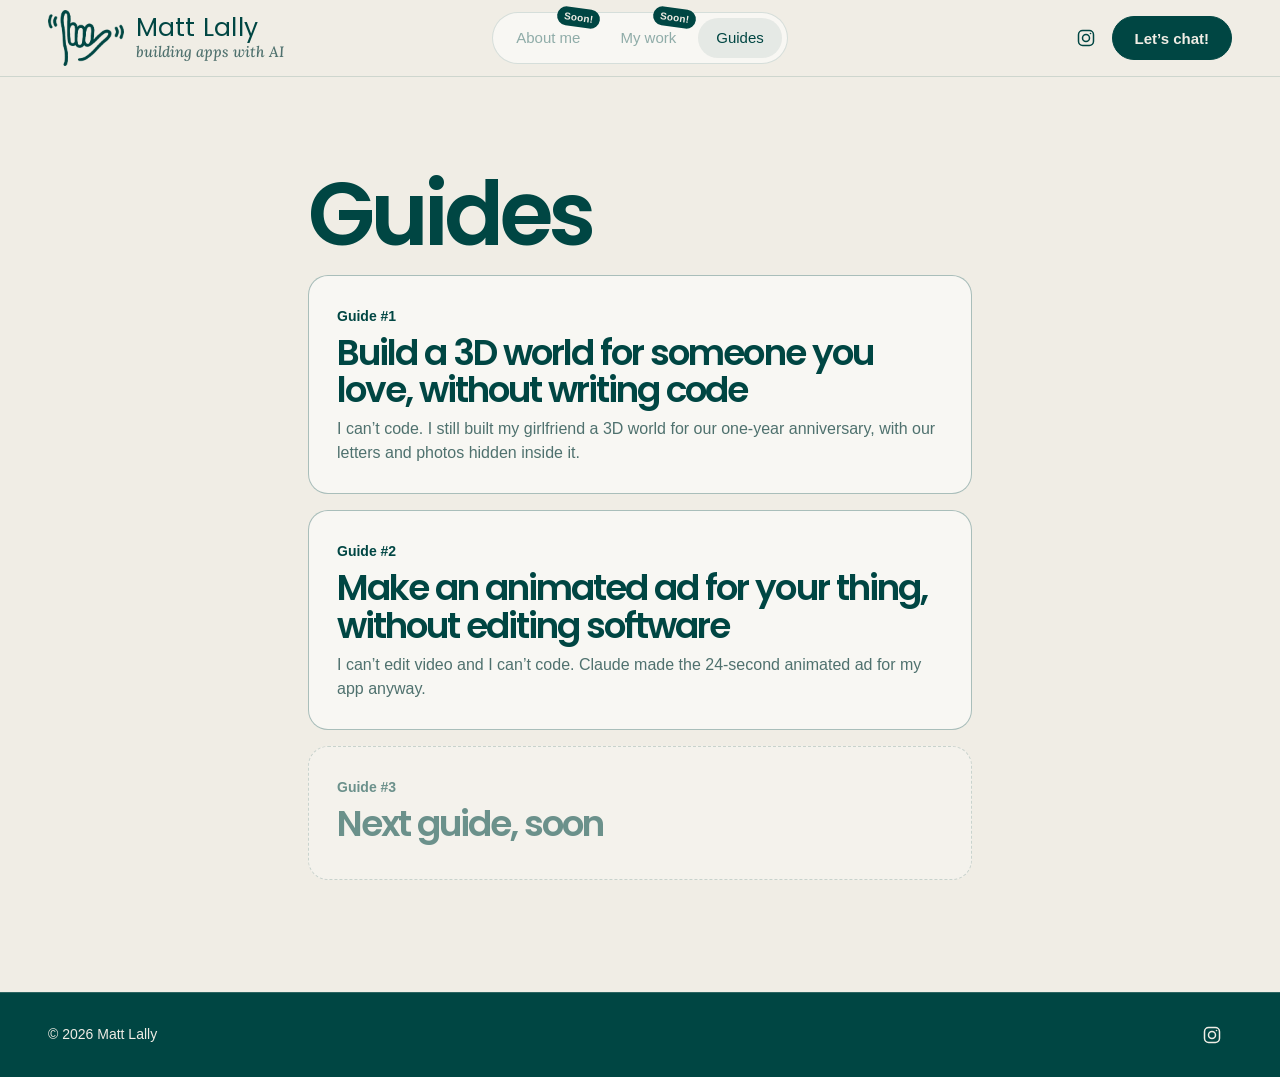
==== guides/index.html @ da807b65 "Deploy 2026-11-19 21:49" ====
<!doctype html>
<html lang="en" class="no-js">
<head>
<meta charset="utf-8">
<meta name="viewport" content="width=device-width, initial-scale=1">
<title>Guides | Matt Lally</title>
<meta name="description" content="Matt Lally. Five years in tech, still can’t code, building apps with AI anyway.">
<link rel="icon" type="image/png" sizes="48x48" href="../assets/favicon-48.png">
<link rel="icon" type="image/png" sizes="192x192" href="../assets/favicon-192.png">
<link rel="apple-touch-icon" href="../assets/apple-touch-icon.png">
<meta property="og:type" content="website">
<meta property="og:site_name" content="Matt Lally">
<meta property="og:title" content="Guides | Matt Lally">
<meta property="og:description" content="Matt Lally. Five years in tech, still can’t code, building apps with AI anyway.">
<meta property="og:url" content="https://lallybuilds.com/guides/">
<meta property="og:image" content="https://lallybuilds.com/assets/og-guide.jpg?v=0510b8a2">
<meta property="og:image:width" content="1200">
<meta property="og:image:height" content="630">
<meta name="twitter:card" content="summary_large_image">
<link rel="preconnect" href="https://fonts.googleapis.com"><link rel="preconnect" href="https://fonts.gstatic.com" crossorigin>
<link rel="stylesheet" href="https://fonts.googleapis.com/css2?family=Poppins:wght@500;600&family=Lora:ital,wght@1,500&family=Permanent+Marker&display=swap">
<link rel="stylesheet" href="../assets/base.css">
<link rel="stylesheet" href="../assets/theme.css">
<script>document.documentElement.classList.replace('no-js','js')</script>
</head>
<body>
<svg width="0" height="0" style="position:absolute" aria-hidden="true" focusable="false"><defs><filter id="boil1" x="-5%" y="-20%" width="110%" height="140%"><feTurbulence type="fractalNoise" baseFrequency="0.035" numOctaves="2" seed="7"/><feDisplacementMap in="SourceGraphic" scale="2.6" xChannelSelector="R" yChannelSelector="G"/></filter><filter id="boil2" x="-5%" y="-20%" width="110%" height="140%"><feTurbulence type="fractalNoise" baseFrequency="0.035" numOctaves="2" seed="14"/><feDisplacementMap in="SourceGraphic" scale="2.6" xChannelSelector="R" yChannelSelector="G"/></filter><filter id="boil3" x="-5%" y="-20%" width="110%" height="140%"><feTurbulence type="fractalNoise" baseFrequency="0.035" numOctaves="2" seed="21"/><feDisplacementMap in="SourceGraphic" scale="2.6" xChannelSelector="R" yChannelSelector="G"/></filter><filter id="oboil1" x="-5%" y="-25%" width="110%" height="150%"><feMorphology in="SourceAlpha" operator="dilate" radius="2.5" result="d"/><feFlood flood-color="#F0EDE5"/><feComposite in2="d" operator="in" result="o"/><feMerge result="m"><feMergeNode in="o"/><feMergeNode in="SourceGraphic"/></feMerge><feTurbulence type="fractalNoise" baseFrequency="0.02" numOctaves="2" seed="5" result="n"/><feDisplacementMap in="m" in2="n" scale="4" xChannelSelector="R" yChannelSelector="G"/></filter><filter id="oboilm1" x="-5%" y="-25%" width="110%" height="150%"><feMorphology in="SourceAlpha" operator="dilate" radius="1.1" result="d"/><feFlood flood-color="#F0EDE5"/><feComposite in2="d" operator="in" result="o"/><feMerge result="m"><feMergeNode in="o"/><feMergeNode in="SourceGraphic"/></feMerge><feTurbulence type="fractalNoise" baseFrequency="0.02" numOctaves="2" seed="5" result="n"/><feDisplacementMap in="m" in2="n" scale="1.8" xChannelSelector="R" yChannelSelector="G"/></filter><filter id="oboil2" x="-5%" y="-25%" width="110%" height="150%"><feMorphology in="SourceAlpha" operator="dilate" radius="2.5" result="d"/><feFlood flood-color="#F0EDE5"/><feComposite in2="d" operator="in" result="o"/><feMerge result="m"><feMergeNode in="o"/><feMergeNode in="SourceGraphic"/></feMerge><feTurbulence type="fractalNoise" baseFrequency="0.02" numOctaves="2" seed="10" result="n"/><feDisplacementMap in="m" in2="n" scale="4" xChannelSelector="R" yChannelSelector="G"/></filter><filter id="oboilm2" x="-5%" y="-25%" width="110%" height="150%"><feMorphology in="SourceAlpha" operator="dilate" radius="1.1" result="d"/><feFlood flood-color="#F0EDE5"/><feComposite in2="d" operator="in" result="o"/><feMerge result="m"><feMergeNode in="o"/><feMergeNode in="SourceGraphic"/></feMerge><feTurbulence type="fractalNoise" baseFrequency="0.02" numOctaves="2" seed="10" result="n"/><feDisplacementMap in="m" in2="n" scale="1.8" xChannelSelector="R" yChannelSelector="G"/></filter><filter id="oboil3" x="-5%" y="-25%" width="110%" height="150%"><feMorphology in="SourceAlpha" operator="dilate" radius="2.5" result="d"/><feFlood flood-color="#F0EDE5"/><feComposite in2="d" operator="in" result="o"/><feMerge result="m"><feMergeNode in="o"/><feMergeNode in="SourceGraphic"/></feMerge><feTurbulence type="fractalNoise" baseFrequency="0.02" numOctaves="2" seed="15" result="n"/><feDisplacementMap in="m" in2="n" scale="4" xChannelSelector="R" yChannelSelector="G"/></filter><filter id="oboilm3" x="-5%" y="-25%" width="110%" height="150%"><feMorphology in="SourceAlpha" operator="dilate" radius="1.1" result="d"/><feFlood flood-color="#F0EDE5"/><feComposite in2="d" operator="in" result="o"/><feMerge result="m"><feMergeNode in="o"/><feMergeNode in="SourceGraphic"/></feMerge><feTurbulence type="fractalNoise" baseFrequency="0.02" numOctaves="2" seed="15" result="n"/><feDisplacementMap in="m" in2="n" scale="1.8" xChannelSelector="R" yChannelSelector="G"/></filter></defs></svg>
<header class="nav">
  <div class="nav__inner">
    <a class="logo" href="../index.html"><img src="../assets/logo-shaka.png" alt="" width="76" height="56"><span class="logo__text"><span class="logo__name">Matt Lally</span><span class="logo__tag">building apps with AI</span></span></a>
    <nav aria-label="Main" id="main-menu">
      <ul class="links">
        <li class="is-soon"><span class="soon" aria-disabled="true">About me<span class="sr-only"> (coming soon)</span></span></li>
        <li class="is-soon"><span class="soon" aria-disabled="true">My work<span class="sr-only"> (coming soon)</span></span></li>
        <li><a href="../guides/index.html" aria-current="page">Guides</a></li>
        <li class="only-mobile"><a class="btn" href="../contact/index.html">Let’s chat!</a></li>
      </ul>
    </nav>
    <div class="right">
      <a class="icon" href="https://www.instagram.com/lallybuilds/" target="_blank" rel="noopener" aria-label="Instagram"><svg viewBox="0 0 24 24" fill="none" stroke="currentColor" stroke-width="1.8" aria-hidden="true"><rect x="3" y="3" width="18" height="18" rx="5"/><circle cx="12" cy="12" r="4.2"/><circle cx="17.4" cy="6.6" r="1" fill="currentColor" stroke="none"/></svg></a>
      <a class="btn" href="../contact/index.html">Let’s chat!</a>
      <button class="icon menu-btn" type="button" aria-expanded="false" aria-controls="main-menu" aria-label="Menu"><svg viewBox="0 0 24 24" fill="none" stroke="currentColor" stroke-width="1.8" stroke-linecap="round" aria-hidden="true"><path class="m1" d="M4 7h16"/><path class="m2" d="M4 12h16"/><path class="m3" d="M4 17h16"/></svg></button>
    </div>
  </div>
</header>
<main class="page">
  <h1>Guides</h1>
  <a class="guide-card" href="build-your-own-3d-world/index.html">
    <span class="kicker">Guide #1</span>
    <h2>Build a 3D world for someone you love, without writing code</h2>
    <p>I can’t code. I still built my girlfriend a 3D world for our one-year anniversary, with our letters and photos hidden inside it.</p>
  </a>
  <a class="guide-card" href="make-an-animated-ad/index.html">
    <span class="kicker">Guide #2</span>
    <h2>Make an animated ad for your thing, without editing software</h2>
    <p>I can’t edit video and I can’t code. Claude made the 24-second animated ad for my app anyway.</p>
  </a>
  <div class="guide-card guide-card--soon" aria-hidden="true"><span class="kicker">Guide #3</span><h2>Next guide, soon</h2></div>
</main>
<footer class="foot">
  <div class="foot__inner">
    <span>&copy; 2026 Matt Lally</span>
    <nav aria-label="Social"><a class="icon" href="https://www.instagram.com/lallybuilds/" target="_blank" rel="noopener" aria-label="Instagram"><svg viewBox="0 0 24 24" fill="none" stroke="currentColor" stroke-width="1.8" aria-hidden="true"><rect x="3" y="3" width="18" height="18" rx="5"/><circle cx="12" cy="12" r="4.2"/><circle cx="17.4" cy="6.6" r="1" fill="currentColor" stroke="none"/></svg></a></nav>
  </div>
</footer>
<script src="../assets/main.js" defer></script>
</body>
</html>
---- assets/base.css ----
/* Shared layout for the three simple mockups. Each mockup sets its tokens in theme.css. */

/* Reel caption face: Helvetica Neue. Apple devices have it; others fall back. */
@font-face { font-family: "HeyHN"; font-weight: 900; src: local("HelveticaNeue-CondensedBlack"), local("Helvetica Neue Condensed Black"); }

:root {
  --font-main: "Helvetica Neue", Helvetica, Arial, sans-serif;
  --ease: cubic-bezier(.22, 1, .36, 1);
  --nav-h: 76px;
  --gutter: clamp(16px, 4vw, 48px);
  --tape: #ffd21f;
  --tape-ink: #111;
}

* { box-sizing: border-box; }
html { -webkit-text-size-adjust: 100%; }
body { margin: 0; background: var(--bg); color: var(--ink); font-family: var(--font-main); font-weight: 500; line-height: 1.5; -webkit-font-smoothing: antialiased; }
a { color: inherit; }
img { max-width: 100%; display: block; }
:focus-visible { outline: 2px solid var(--accent); outline-offset: 3px; border-radius: 4px; }
.sr-only { position: absolute !important; width: 1px; height: 1px; padding: 0; margin: -1px; overflow: hidden; clip-path: inset(50%); white-space: nowrap; border: 0; }

/* ---------- nav ---------- */
.nav { position: sticky; top: 0; z-index: 50; background: var(--nav-bg); color: var(--nav-ink); border-bottom: 1px solid var(--rule); }
.nav__inner { height: var(--nav-h); max-width: 1320px; margin: 0 auto; padding: 0 var(--gutter); display: grid; grid-template-columns: 1fr auto 1fr; align-items: center; gap: 16px; }
.logo { justify-self: start; text-decoration: none; font-family: var(--logo-font); font-weight: var(--logo-weight); font-size: var(--logo-size, 22px); letter-spacing: var(--logo-track, -0.01em); font-style: var(--logo-style, normal); line-height: 1; color: var(--nav-ink); }
.logo img { height: 56px; width: auto; flex: none; }
.logo:has(img) { display: flex; align-items: center; gap: 12px; }
.logo__text { display: flex; flex-direction: column; gap: 4px; }
.logo__name { font-family: "Permanent Marker", var(--logo-font); font-weight: 400; font-size: 25px; letter-spacing: .01em; line-height: 1; color: var(--accent); }
/* line boil: flips between three noise filters a few times a second, like hand-drawn animation */
@keyframes boil { 0%, 33.32% { filter: url(#boil1); } 33.33%, 66.65% { filter: url(#boil2); } 66.66%, 100% { filter: url(#boil3); } }
/* hover: the shaka shakes from the wrist and boils like the name */
.logo img { transform-origin: 45% 95%; }
.logo:hover img, .logo:focus-visible img { animation: boil .45s infinite, shaka .7s ease-in-out infinite; }
@keyframes shaka { 0%, 100% { transform: rotate(0); } 25% { transform: rotate(-8deg); } 75% { transform: rotate(8deg); } }
/* "Matt" in the brand green with a thin cream outline, boiling */
.hero__title .mt { color: var(--accent); filter: url(#oboil1); animation: oboil .45s infinite; }
@keyframes oboil { 0%, 33.32% { filter: url(#oboil1); } 33.33%, 66.65% { filter: url(#oboil2); } 66.66%, 100% { filter: url(#oboil3); } }
@keyframes oboilm { 0%, 33.32% { filter: url(#oboilm1); } 33.33%, 66.65% { filter: url(#oboilm2); } 66.66%, 100% { filter: url(#oboilm3); } }
@media (max-width: 760px) { .hero__title .mt { filter: url(#oboilm1); animation-name: oboilm; } }
/* hero notes and arrows boil, so the hand-drawn bits feel alive */
.note { animation: boil .45s infinite; }
@media (prefers-reduced-motion: reduce) { .note, .hero__title .mt, .logo:hover img, .logo:focus-visible img { animation: none; } }
.logo__tag { font-family: var(--im-font, serif); font-style: italic; font-weight: 500; font-size: 15px; line-height: 1.1; color: var(--muted); letter-spacing: 0; }
.right .menu-btn { display: none; border: 0; background: none; padding: 0; cursor: pointer; font: inherit; }
.menu-btn svg { width: 24px; height: 24px; }
.menu-btn path { transition: transform .25s var(--ease), opacity .2s; transform-origin: 12px 12px; }
.nav.is-open .menu-btn .m1 { transform: translateY(5px) rotate(45deg); }
.nav.is-open .menu-btn .m2 { opacity: 0; }
.nav.is-open .menu-btn .m3 { transform: translateY(-5px) rotate(-45deg); }
.links .only-mobile { display: none; }
.links { display: flex; gap: 4px; padding: 5px; border: 1px solid var(--rule); border-radius: 999px; background: var(--pill-bg); list-style: none; margin: 0; }
.links a, .links span { display: inline-block; position: relative; padding: 9px 18px; border-radius: 999px; font-size: 15px; font-weight: 500; text-decoration: none; white-space: nowrap; }
.links a:hover { background: var(--pill-hover); }
.links a[aria-current="page"] { background: var(--pill-hover); }
.links .soon { opacity: .42; cursor: not-allowed; }
.links li { position: relative; }
.links li.is-soon::after { content: "Soon!"; position: absolute; top: -10px; right: -2px; transform: rotate(8deg); background: var(--accent); color: var(--on-accent); font-size: 10px; font-weight: 700; letter-spacing: .02em; padding: 2px 7px; border-radius: 999px; pointer-events: none; }
.right { justify-self: end; display: flex; align-items: center; gap: 6px; }
.icon { display: grid; place-items: center; width: 40px; height: 40px; border-radius: 999px; color: var(--nav-ink); }
.icon:hover { background: var(--pill-hover); }
.icon svg { width: 20px; height: 20px; }
.btn { white-space: nowrap; display: inline-flex; align-items: center; justify-content: center; gap: 8px; min-height: 44px; padding: 0 22px; border-radius: var(--btn-radius, 999px); border: 1.5px solid var(--btn-border, var(--accent)); background: var(--btn-bg, var(--accent)); color: var(--btn-ink, var(--on-accent)); font: 700 15px/1 var(--font-main); text-decoration: none; cursor: pointer; transition: transform .25s var(--ease), background .25s var(--ease); }
.btn:hover { transform: translateY(-1px); }
.btn--ghost { background: transparent; color: var(--ink); border-color: var(--rule-strong); }

@media (max-width: 760px) {
  :root { --nav-h: 64px; }
  .nav__inner { grid-template-columns: 1fr auto; }
  .logo img { height: 46px; }
  .right { gap: 2px; }
  .right > .btn { display: none; }
  .right .menu-btn { display: grid; }
  .right .menu-btn:hover { background: none; }
  /* the main links become a drop-down panel under the bar */
  .nav__inner > nav { position: absolute; left: 0; right: 0; top: 100%; background: var(--nav-bg); border-bottom: 1px solid var(--rule); box-shadow: 0 12px 24px rgba(0,0,0,.08); padding: 4px var(--gutter) 20px; }
  .js .nav__inner > nav { display: none; }
  .js .nav.is-open .nav__inner > nav { display: block; }
  .links { flex-direction: column; gap: 0; padding: 0; border: 0; border-radius: 0; background: none; }
  .links li { display: flex; align-items: center; gap: 10px; border-bottom: 1px solid var(--rule); }
  .links a, .links span { padding: 16px 2px; font-size: 18px; border-radius: 0; }
  .links a:hover, .links a[aria-current="page"] { background: none; text-decoration: underline; text-underline-offset: 4px; }
  .links li.is-soon::after { position: static; transform: rotate(4deg); }
  .links .only-mobile { display: block; border-bottom: 0; padding-top: 18px; }
  .links .only-mobile .btn { display: flex; width: 100%; min-height: 48px; padding: 0 22px; border-radius: 999px; font-size: 16px; text-decoration: none; }
  .icon { width: 40px; height: 40px; }
}
.no-js .nav__inner > nav { position: static; grid-column: 1 / -1; }

.hero { position: relative; height: calc(100svh - var(--nav-h)); min-height: 560px; max-height: 1100px; overflow: hidden; color: var(--hero-ink); isolation: isolate; }
/* HERO PHOTO SWAP POINT: replace assets/hero.jpg with Matt's photo (landscape, him centred,
   lower half of frame). Then delete .stand-in below. Adjust --hero-pos if he isn't centred. */
.hero__photo { position: absolute; inset: 0; z-index: -2; width: 100%; height: 100%; object-fit: cover; object-position: var(--hero-pos, 50% 50%); }
.hero::before { content: ""; position: absolute; inset: 0; z-index: -1; background: var(--scrim, none); }
.hero__title { position: absolute; left: 0; right: 0; top: var(--title-top, 9%); margin: 0; text-align: center; font-family: var(--display); font-weight: var(--display-weight); font-size: var(--title-size); line-height: .9; letter-spacing: var(--title-track, -0.02em);  white-space: nowrap; text-shadow: var(--title-shadow, none); }
.hero__title .im { font-family: var(--im-font); font-weight: var(--im-weight, 400); font-style: var(--im-style, normal); text-transform: none; letter-spacing: 0; font-size: var(--im-scale, 1em); margin: 0 .04em; }

/* stand-in for Matt: delete when the photo lands */
.stand-in { position: absolute; left: 50%; bottom: 0; transform: translateX(-50%); width: min(26vw, 360px); height: 54%; border: 2px dashed var(--hero-ink); border-bottom: 0; border-radius: 999px 999px 0 0; background: rgba(255,255,255,.14); display: grid; place-items: center; padding: 24px; text-align: center; font-size: 13px; font-weight: 700; line-height: 1.35; opacity: .9; }
.stand-in small { display: block; font-weight: 500; opacity: .85; margin-top: 4px; }

.note { position: absolute; font-family: var(--note-font, var(--font-main)); font-weight: var(--note-weight, 700); font-size: var(--note-size, clamp(12px, 1.15vw, 17px)); letter-spacing: var(--note-track, 0); text-transform: none; font-style: var(--note-style, normal); line-height: 1.25; text-shadow: var(--note-shadow, none); }
.note p { margin: 0; }
.note svg { display: block; overflow: visible; fill: none; stroke: currentColor; stroke-width: 2.4; stroke-linecap: round; stroke-linejoin: round; filter: var(--arrow-shadow, none); }
.note--1 { left: 25%; top: 45%; }
.note--1 svg { width: 110px; height: 70px; margin: 10px 0 0 70px; }
.note--2 { right: 22%; top: 47%; text-align: right; }
.note--2 svg { width: 100px; height: 70px; margin: 10px 30px 0 auto; }
.note--3 { left: 24%; top: 66%; }
.note--3 svg { width: 120px; height: 60px; margin: 6px 0 0 24px; }

/* load-in, about a second total */
.js .note p { opacity: 0; transform: translateY(8px); }
.js .note path { stroke-dasharray: 1; stroke-dashoffset: 1; }
.is-in .note p { opacity: 1; transform: none; transition: opacity .35s var(--ease), transform .35s var(--ease); transition-delay: var(--d); }
.is-in .note path { stroke-dashoffset: 0; transition: stroke-dashoffset .45s var(--ease); transition-delay: calc(var(--d) + .15s); }
.note--1 { --d: .05s; } .note--2 { --d: .25s; } .note--3 { --d: .45s; }

@media (max-width: 760px) {
  .hero { min-height: 520px; }
  .stand-in { width: 40vw; height: 48%; font-size: 11px; padding: 12px; }
  .note { --note-size: 13px; }
  .note--1 { left: 5%; top: 34%; }
  .note--1 svg { width: 70px; height: 48px; margin: 6px 0 0 40px; }
  .note--2 { right: 4%; top: 46%; }
  .note--2 svg { width: 60px; height: 46px; margin: 6px 14px 0 auto; }
  .note--3 { left: 4%; top: 72%; max-width: 28vw; }
  .note--3 svg { width: 64px; height: 34px; margin: 4px 0 0 14px; }
}

/* ---------- under construction ---------- */
.build { position: relative; overflow: hidden; background: var(--build-bg); color: var(--build-ink); padding: clamp(120px, 18vw, 220px) var(--gutter); text-align: center; }
.tape { position: absolute; left: -10%; width: 120%; height: clamp(44px, 5vw, 64px); background: var(--tape); color: var(--tape-ink); display: flex; align-items: center; overflow: hidden; box-shadow: 0 6px 20px rgba(0,0,0,.18); border-block: 6px solid transparent; border-image: repeating-linear-gradient(45deg, var(--tape-ink) 0 14px, var(--tape) 14px 28px) 6; }
.tape__run { display: flex; gap: 2.2em; white-space: nowrap; font: var(--tape-weight, 700) clamp(15px, 1.6vw, 22px)/1 var(--tape-font, var(--font-main)); letter-spacing: 0; text-transform: none; will-change: transform; }
.tape--a { top: clamp(40px, 6vw, 80px); transform: rotate(-4deg); }
.tape--b { bottom: clamp(40px, 6vw, 80px); transform: rotate(3deg); }
.build__text { position: relative; z-index: 2; max-width: 900px; margin: 0 auto; }
.build h2 { margin: 0; font-family: var(--display); font-weight: var(--display-weight);  font-size: var(--build-size, clamp(44px, 8vw, 120px)); line-height: .92; letter-spacing: var(--title-track, -0.02em); }
.build h2 .im { font-family: var(--im-font); font-weight: var(--im-weight, 400); font-style: var(--im-style, normal); text-transform: none; letter-spacing: 0; }
.build p { margin: 22px 0 0; font-size: clamp(17px, 1.6vw, 21px); }
.build .btn { margin-top: 28px; }
.js .reveal { opacity: 0; transform: translateY(24px); }
.reveal.is-in { opacity: 1; transform: none; transition: opacity .7s var(--ease), transform .7s var(--ease); }

/* ---------- footer ---------- */
.foot { background: var(--build-bg); color: var(--build-ink); border-top: 1px solid var(--build-rule, rgba(0,0,0,.12)); }
.foot__inner { max-width: 1320px; margin: 0 auto; padding: 22px var(--gutter); display: flex; justify-content: space-between; align-items: center; gap: 12px; font-size: 14px; flex-wrap: wrap; }
.foot__inner nav { display: flex; gap: 6px; }
.foot .icon { color: inherit; }

/* ---------- inner pages ---------- */
.page { max-width: 760px; margin: 0 auto; padding: clamp(48px, 8vw, 96px) var(--gutter) 96px; }
.page h1 { font-family: var(--display); font-weight: var(--display-weight);  font-size: var(--page-h1, clamp(44px, 7vw, 88px)); line-height: .95; letter-spacing: var(--title-track, -0.02em); margin: 0 0 18px; color: var(--heading-ink, var(--ink)); }
.page h1 .im { font-family: var(--im-font); font-weight: var(--im-weight, 400); font-style: var(--im-style, normal); text-transform: none; letter-spacing: 0; }
.lede { font-size: 19px; margin: 0 0 36px; color: var(--muted); }

.form { display: grid; gap: 20px; }
.field { display: grid; gap: 8px; }
.field label { font-size: 14px; font-weight: 700; }
.field label span { font-weight: 500; color: var(--muted); }
.field input, .field select, .field textarea { width: 100%; font: 500 16px/1.4 var(--font-main); color: var(--ink); background: var(--field-bg); border: 1.5px solid var(--rule-strong); border-radius: 12px; padding: 13px 14px; appearance: none; -webkit-appearance: none; }
.field select { background-image: linear-gradient(45deg, transparent 50%, currentColor 50%), linear-gradient(135deg, currentColor 50%, transparent 50%); background-position: calc(100% - 20px) 55%, calc(100% - 15px) 55%; background-size: 5px 5px; background-repeat: no-repeat; padding-right: 40px; }
.field textarea { min-height: 160px; resize: vertical; }
.field input:focus, .field select:focus, .field textarea:focus { outline: none; border-color: var(--accent); box-shadow: 0 0 0 3px var(--focus-ring); }
.row2 { display: grid; grid-template-columns: 1fr 1fr; gap: 20px; }
@media (max-width: 600px) { .row2 { grid-template-columns: 1fr; } }
.form .btn { justify-self: start; min-height: 50px; padding: 0 32px; }
.status { min-height: 1.5em; font-weight: 700; margin: 0; }
.skip { margin-top: 40px; padding-top: 24px; border-top: 1px solid var(--rule); color: var(--muted); }
.ph { outline: 1.5px dashed currentColor; outline-offset: 2px; padding: 0 4px; border-radius: 4px; }

.guide-card { display: block; text-decoration: none; padding: 28px; border: 1.5px solid var(--rule-strong); border-radius: 20px; background: var(--card-bg); margin-bottom: 16px; transition: transform .3s var(--ease); }
.guide-card:hover { transform: translateY(-2px); }
.guide-card h2 { margin: 6px 0 8px; font-family: var(--display); font-weight: var(--display-weight);  font-size: clamp(26px, 3.4vw, 36px); line-height: 1.05; letter-spacing: var(--title-track, -0.01em); }
.guide-card p { margin: 0; color: var(--muted); }
.kicker { font-size: 14px; font-weight: 700; letter-spacing: 0; color: var(--accent-text, var(--accent)); }
.guide-card--soon { opacity: .55; border-style: dashed; pointer-events: none; }

.from-reel { font-weight: 700; color: var(--accent-text, var(--accent)); margin: 0 0 14px; }
.actions { display: flex; gap: 10px; flex-wrap: wrap; margin: 26px 0 8px; }
.actions .btn { min-height: 48px; }
.copied { font-size: 14px; font-weight: 700; min-height: 1.4em; margin: 6px 0 0; color: var(--accent-text, var(--accent)); }
.article { font-size: 18px; line-height: 1.65; }
.article h2 { font-family: var(--display); font-weight: var(--display-weight);  font-size: clamp(28px, 4vw, 40px); line-height: 1.05; letter-spacing: var(--title-track, -0.01em); margin: 2.2em 0 .5em; color: var(--heading-ink, var(--ink)); }
.article h3 { font-size: 21px; line-height: 1.25; margin: 1.8em 0 .4em; font-weight: 700; }
.article p, .article li { margin: 0 0 1em; }
.article ol, .article ul { padding-left: 1.3em; }
.article code { font: 500 .88em/1.4 ui-monospace, "SF Mono", Menlo, monospace; background: var(--code-bg); padding: .12em .35em; border-radius: 5px; }
.article pre { background: var(--code-bg); padding: 18px; border-radius: 14px; overflow-x: auto; }
.article pre code { background: none; padding: 0; }
.article strong { font-weight: 700; }
.article hr { border: 0; border-top: 1px solid var(--rule); margin: 2.5em 0; }
.article blockquote { margin: 1.4em 0; padding-left: 18px; border-left: 3px solid var(--accent); }

@media (prefers-reduced-motion: reduce) {
  *, *::before, *::after { transition: none !important; animation: none !important; }
  .js .note p, .js .reveal { opacity: 1; transform: none; }
  .js .note path { stroke-dashoffset: 0; }
}
---- assets/theme.css ----
:root {
  --bg: #F0EDE5; --ink: #004643; --muted: #4F716E; --accent: #004643; --on-accent: #F0EDE5;
  --nav-bg: #F0EDE5; --nav-ink: #004643;
  --rule: rgba(0,70,67,.14); --rule-strong: rgba(0,70,67,.32); --pill-bg: rgba(255,255,255,.55); --pill-hover: rgba(0,70,67,.08);
  --field-bg: #F8F6F1; --card-bg: rgba(255,255,255,.55); --code-bg: rgba(0,70,67,.07); --focus-ring: rgba(0,70,67,.18);
  --build-bg: #004643; --build-ink: #F0EDE5; --build-rule: rgba(240,237,229,.18);
  --hero-ink: #F0EDE5; --hero-pos: 50% 50%; --scrim: linear-gradient(180deg, rgba(0,0,0,.2) 0%, rgba(0,0,0,0) 40%); --note-shadow: 0 1px 10px rgba(0,0,0,.5);
  --display: "Poppins", sans-serif; --display-weight: 600; --title-size: 11.6vw; --title-top: 7%; --title-track: -0.055em;
  --im-font: "Lora", serif; --im-weight: 500; --im-style: italic; --im-scale: 1;
  --note-font: "Poppins", sans-serif; --note-weight: 500; --note-size: clamp(15px, 1.35vw, 20px); --note-track: -0.02em;
  --logo-font: "Poppins", sans-serif; --logo-weight: 600; --logo-size: 22px; --logo-track: -0.05em;
  --tape-font: "Poppins", sans-serif; --tape-weight: 600;
}
.build .btn { --btn-bg: #F0EDE5; --btn-ink: #004643; --btn-border: #F0EDE5; }
.hero__title .im { letter-spacing: -0.01em; margin: 0 .06em 0 .02em; }
.build h2 .im, .page h1 .im { letter-spacing: 0; }
.note--2 { right: 31%; top: 55%; }
.note--3 { top: 69%; }
@media (max-width: 760px) {
  :root { --hero-pos: 47% 50%; } /* Matt's face sits ~2% left of the photo's centre */
  .note--1 { left: 5%; top: 26%; }
  .note--2 { right: 4%; top: 33%; }
  .note--3 { left: 4%; top: 79%; }
}
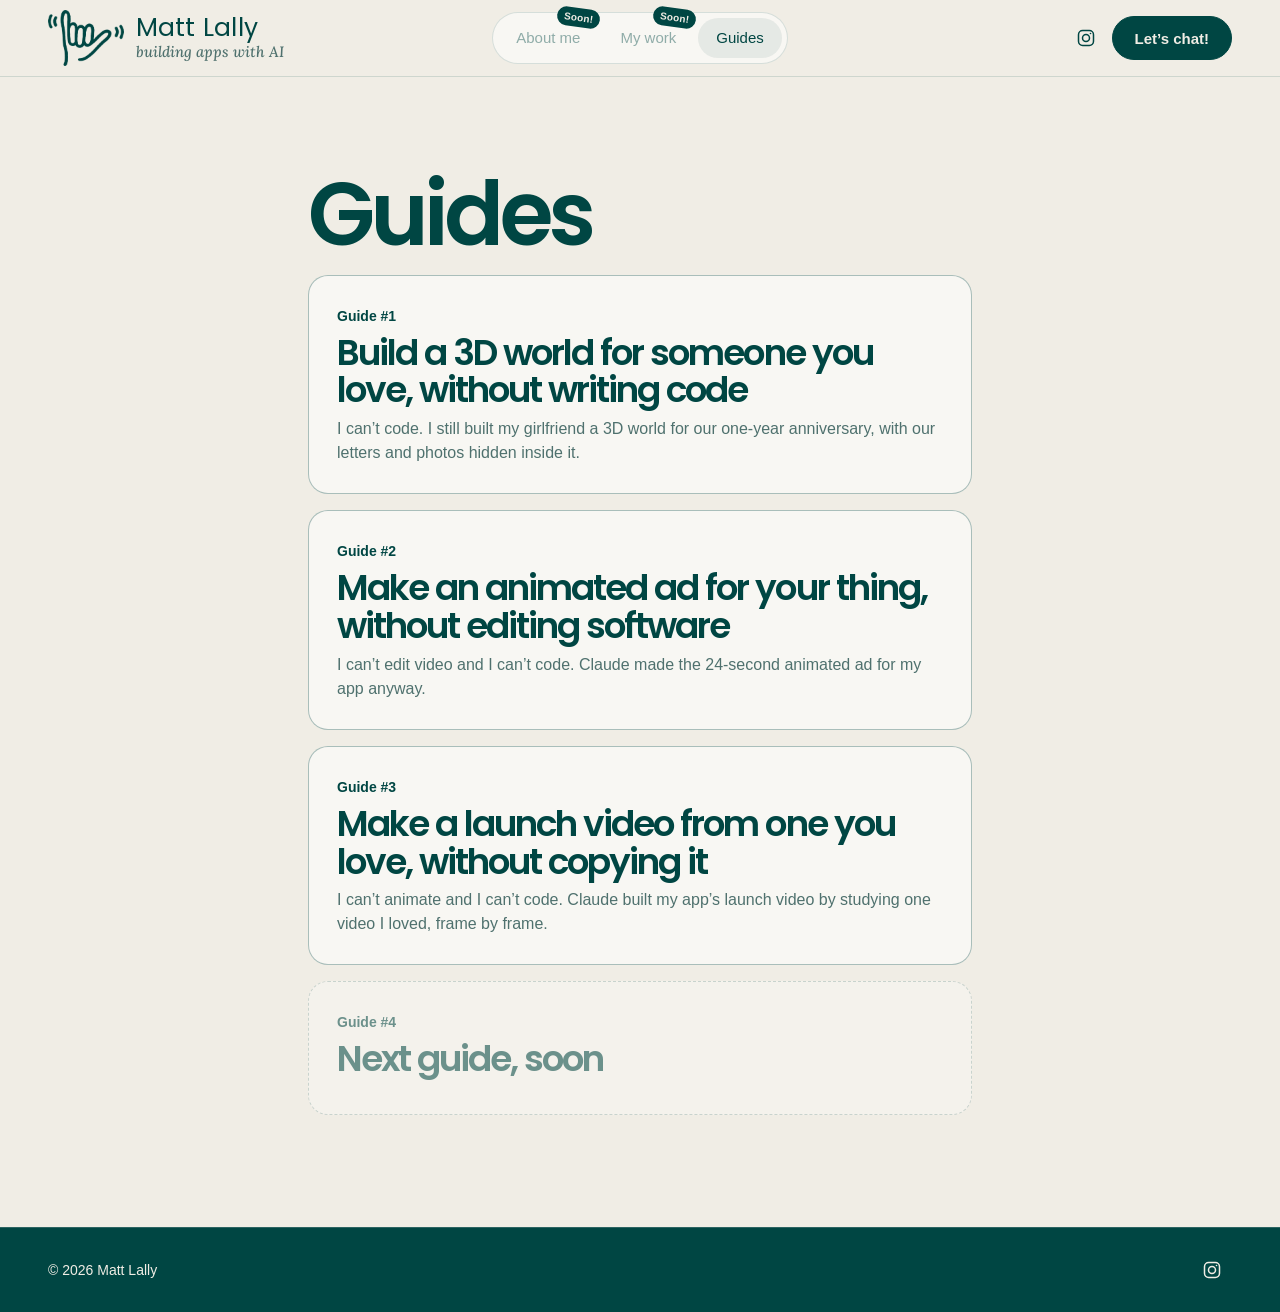
==== commit 5a15a260: "Deploy 2026-11-21 18:15" ====
--- a/guides/index.html
+++ b/guides/index.html
@@ -55,7 +55,12 @@
     <h2>Make an animated ad for your thing, without editing software</h2>
     <p>I can’t edit video and I can’t code. Claude made the 24-second animated ad for my app anyway.</p>
   </a>
-  <div class="guide-card guide-card--soon" aria-hidden="true"><span class="kicker">Guide #3</span><h2>Next guide, soon</h2></div>
+  <a class="guide-card" href="make-a-video-from-one-you-love/index.html">
+    <span class="kicker">Guide #3</span>
+    <h2>Make a launch video from one you love, without copying it</h2>
+    <p>I can’t animate and I can’t code. Claude built my app’s launch video by studying one video I loved, frame by frame.</p>
+  </a>
+  <div class="guide-card guide-card--soon" aria-hidden="true"><span class="kicker">Guide #4</span><h2>Next guide, soon</h2></div>
 </main>
 <footer class="foot">
   <div class="foot__inner">
